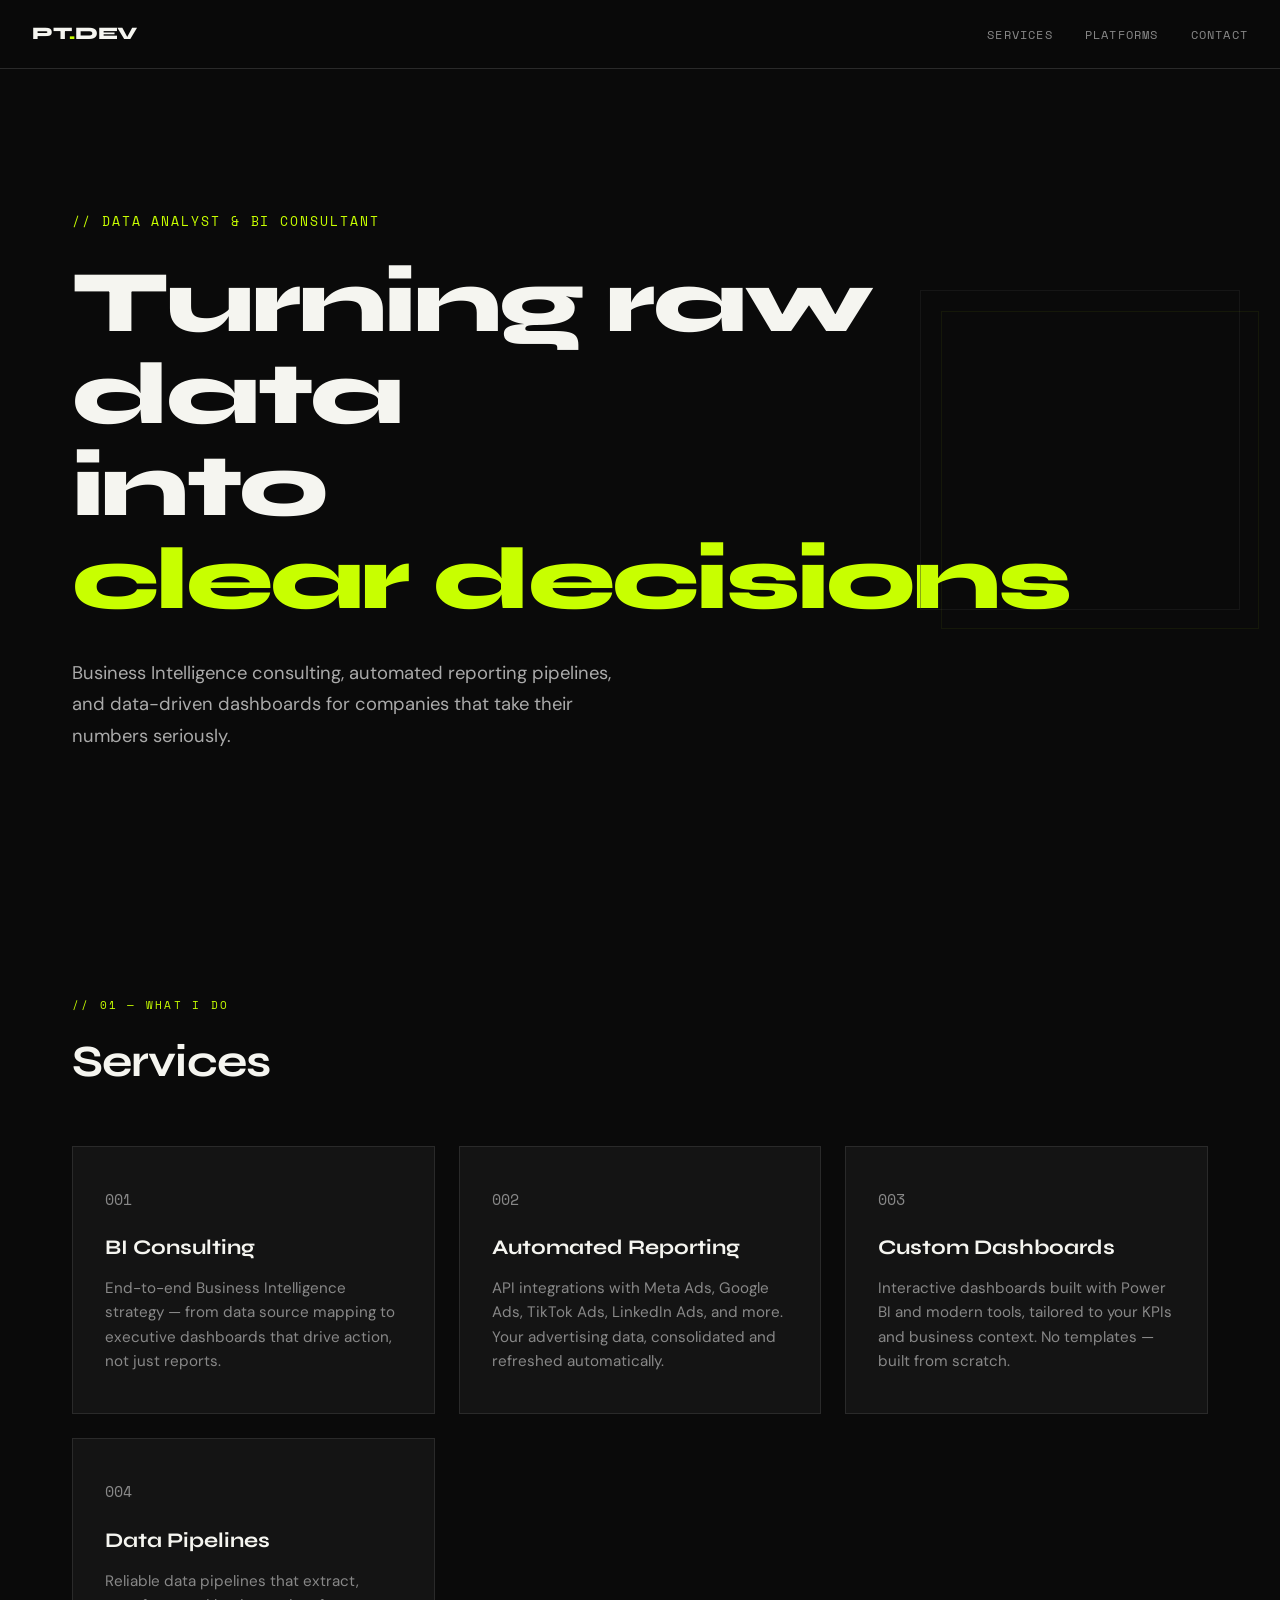
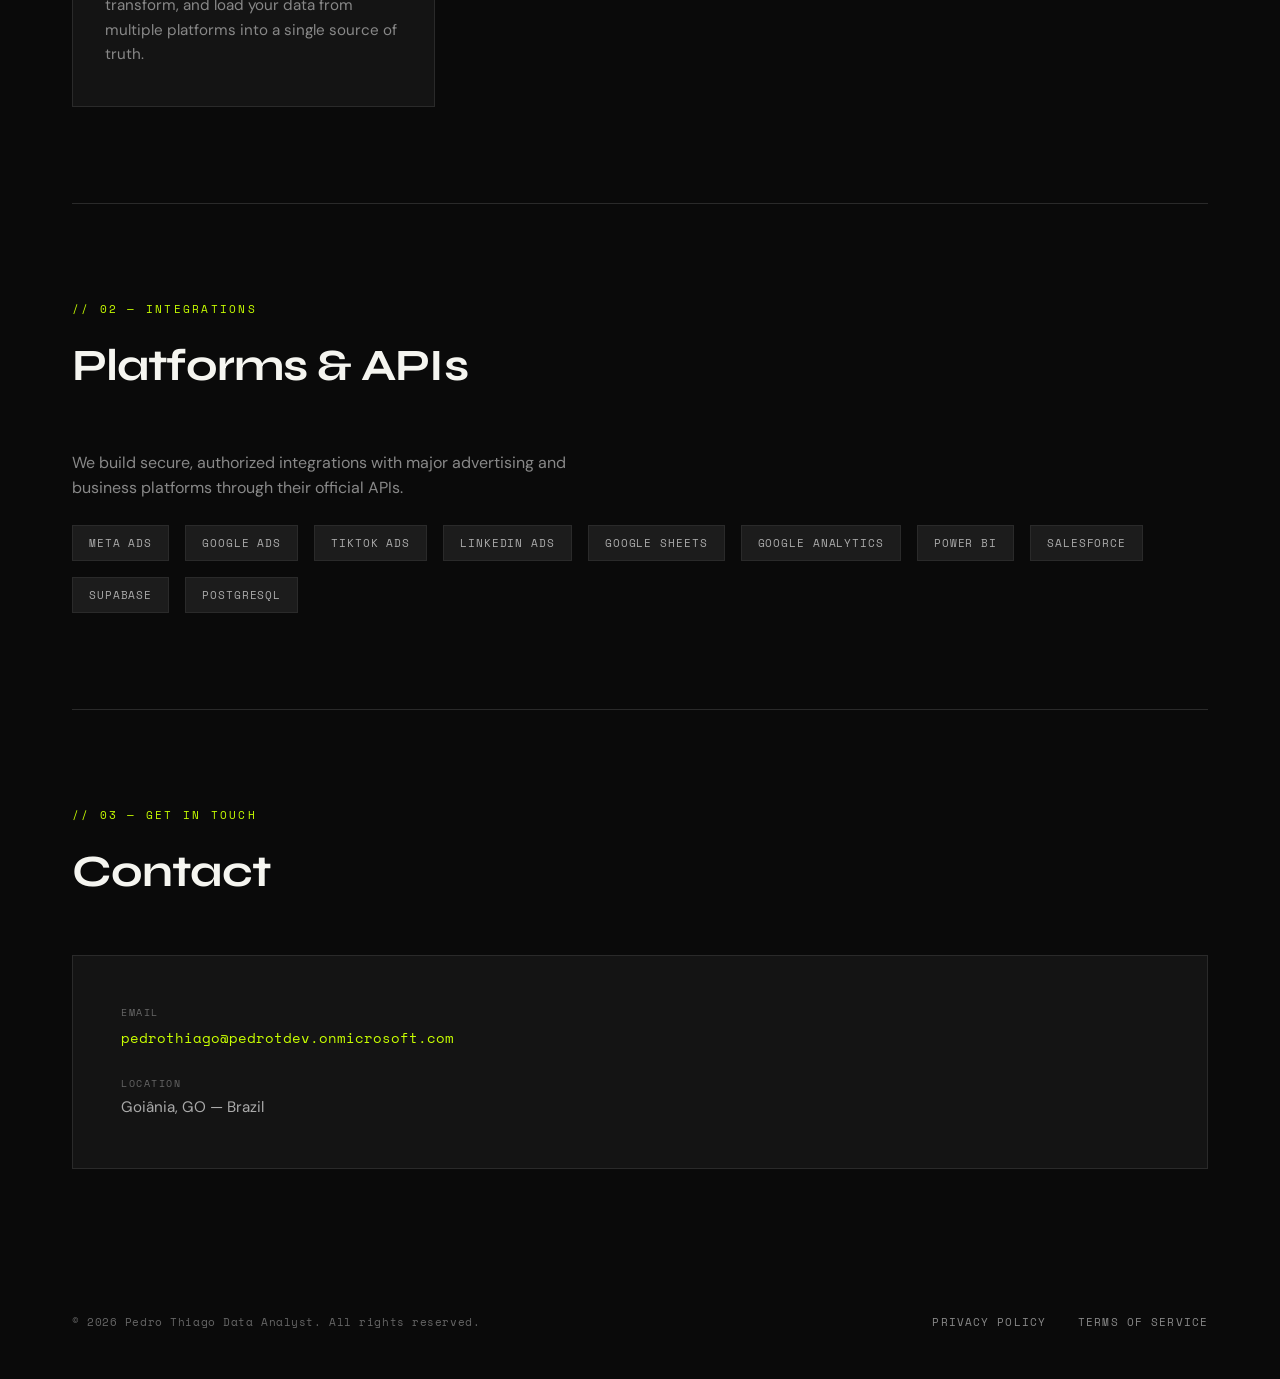
==== index.html @ fce4f211 "first commit: 0.1 version of my personal site" ====
<!DOCTYPE html>
<html lang="en">
<head>
  <meta charset="UTF-8">
  <meta name="viewport" content="width=device-width, initial-scale=1.0">
  <title>Pedro Thiago — Data Analyst & BI Consultant</title>
  <link rel="preconnect" href="https://fonts.googleapis.com">
  <link rel="preconnect" href="https://fonts.gstatic.com" crossorigin>
  <link href="https://fonts.googleapis.com/css2?family=Syne:wght@400;500;600;700;800&family=Space+Mono:ital,wght@0,400;0,700;1,400&family=DM+Sans:ital,opsz,wght@0,9..40,300;0,9..40,400;0,9..40,500;0,9..40,600;1,9..40,300;1,9..40,400&display=swap" rel="stylesheet">
  <style>
    :root {
      --black: #0A0A0A;
      --white: #F5F5F0;
      --lime: #C8FF00;
      --lime-dim: #9ABF00;
      --gray-900: #141414;
      --gray-800: #1C1C1C;
      --gray-700: #2A2A2A;
      --gray-500: #666;
      --gray-400: #888;
      --gray-300: #AAA;
      --font-display: 'Syne', sans-serif;
      --font-mono: 'Space Mono', monospace;
      --font-body: 'DM Sans', sans-serif;
    }

    * { margin: 0; padding: 0; box-sizing: border-box; }

    html {
      scroll-behavior: smooth;
      background: var(--black);
      color: var(--white);
    }

    body {
      font-family: var(--font-body);
      font-size: 16px;
      line-height: 1.6;
      background: var(--black);
      overflow-x: hidden;
    }

    ::selection {
      background: var(--lime);
      color: var(--black);
    }

    /* ═══════════════ NAV ═══════════════ */
    nav {
      position: fixed;
      top: 0;
      left: 0;
      right: 0;
      z-index: 1000;
      padding: 1.25rem 2rem;
      display: flex;
      justify-content: space-between;
      align-items: center;
      background: rgba(10, 10, 10, 0.85);
      backdrop-filter: blur(20px);
      border-bottom: 1px solid var(--gray-700);
    }

    .nav-logo {
      font-family: var(--font-display);
      font-weight: 800;
      font-size: 1.1rem;
      letter-spacing: -0.02em;
      color: var(--white);
      text-decoration: none;
    }

    .nav-logo span {
      color: var(--lime);
    }

    .nav-links {
      display: flex;
      gap: 2rem;
      list-style: none;
    }

    .nav-links a {
      font-family: var(--font-mono);
      font-size: 0.75rem;
      text-transform: uppercase;
      letter-spacing: 0.1em;
      color: var(--gray-400);
      text-decoration: none;
      transition: color 0.3s;
    }

    .nav-links a:hover {
      color: var(--lime);
    }

    /* ═══════════════ HERO ═══════════════ */
    .hero {
      min-height: 100vh;
      display: flex;
      flex-direction: column;
      justify-content: center;
      padding: 8rem 2rem 4rem;
      max-width: 1200px;
      margin: 0 auto;
      position: relative;
    }

    .hero-tag {
      font-family: var(--font-mono);
      font-size: 0.8rem;
      color: var(--lime);
      letter-spacing: 0.15em;
      text-transform: uppercase;
      margin-bottom: 1.5rem;
      opacity: 0;
      animation: fadeUp 0.8s ease forwards 0.2s;
    }

    .hero h1 {
      font-family: var(--font-display);
      font-size: clamp(2.8rem, 7vw, 5.5rem);
      font-weight: 800;
      line-height: 1.05;
      letter-spacing: -0.03em;
      margin-bottom: 2rem;
      opacity: 0;
      animation: fadeUp 0.8s ease forwards 0.4s;
    }

    .hero h1 .accent {
      color: var(--lime);
      display: inline-block;
    }

    .hero-desc {
      font-size: 1.15rem;
      color: var(--gray-300);
      max-width: 560px;
      line-height: 1.7;
      opacity: 0;
      animation: fadeUp 0.8s ease forwards 0.6s;
    }

    .hero-grid-decoration {
      position: absolute;
      right: 0;
      top: 50%;
      transform: translateY(-50%);
      width: 320px;
      height: 320px;
      border: 1px solid var(--gray-700);
      opacity: 0.4;
    }

    .hero-grid-decoration::before {
      content: '';
      position: absolute;
      top: 20px;
      left: 20px;
      right: -20px;
      bottom: -20px;
      border: 1px solid var(--lime);
      opacity: 0.15;
    }

    /* ═══════════════ SECTIONS ═══════════════ */
    section {
      padding: 6rem 2rem;
      max-width: 1200px;
      margin: 0 auto;
    }

    .section-label {
      font-family: var(--font-mono);
      font-size: 0.7rem;
      text-transform: uppercase;
      letter-spacing: 0.2em;
      color: var(--lime);
      margin-bottom: 0.75rem;
    }

    .section-title {
      font-family: var(--font-display);
      font-size: clamp(1.8rem, 4vw, 2.8rem);
      font-weight: 700;
      letter-spacing: -0.02em;
      margin-bottom: 3rem;
    }

    /* ═══════════════ SERVICES ═══════════════ */
    .services-grid {
      display: grid;
      grid-template-columns: repeat(auto-fit, minmax(300px, 1fr));
      gap: 1.5rem;
    }

    .service-card {
      background: var(--gray-900);
      border: 1px solid var(--gray-700);
      padding: 2.5rem 2rem;
      transition: all 0.4s ease;
      position: relative;
      overflow: hidden;
    }

    .service-card::before {
      content: '';
      position: absolute;
      top: 0;
      left: 0;
      width: 100%;
      height: 2px;
      background: var(--lime);
      transform: scaleX(0);
      transform-origin: left;
      transition: transform 0.4s ease;
    }

    .service-card:hover::before {
      transform: scaleX(1);
    }

    .service-card:hover {
      border-color: var(--gray-500);
      transform: translateY(-4px);
    }

    .service-number {
      font-family: var(--font-mono);
      font-size: 0.7rem;
      color: var(--lime-dim);
      margin-bottom: 1.25rem;
    }

    .service-card h3 {
      font-family: var(--font-display);
      font-size: 1.3rem;
      font-weight: 700;
      margin-bottom: 0.75rem;
    }

    .service-card p {
      color: var(--gray-400);
      font-size: 0.95rem;
      line-height: 1.6;
    }

    /* ═══════════════ PLATFORMS ═══════════════ */
    .platforms {
      display: flex;
      flex-wrap: wrap;
      gap: 1rem;
      margin-top: 1rem;
    }

    .platform-tag {
      font-family: var(--font-mono);
      font-size: 0.7rem;
      text-transform: uppercase;
      letter-spacing: 0.08em;
      padding: 0.5rem 1rem;
      border: 1px solid var(--gray-700);
      color: var(--gray-300);
      background: var(--gray-800);
      transition: all 0.3s;
    }

    .platform-tag:hover {
      border-color: var(--lime);
      color: var(--lime);
    }

    /* ═══════════════ CONTACT ═══════════════ */
    .contact-block {
      background: var(--gray-900);
      border: 1px solid var(--gray-700);
      padding: 3rem;
      display: flex;
      flex-direction: column;
      gap: 1.5rem;
    }

    .contact-block a {
      color: var(--lime);
      text-decoration: none;
      font-family: var(--font-mono);
      font-size: 0.9rem;
      transition: opacity 0.3s;
    }

    .contact-block a:hover {
      opacity: 0.7;
    }

    .contact-label {
      font-family: var(--font-mono);
      font-size: 0.65rem;
      text-transform: uppercase;
      letter-spacing: 0.15em;
      color: var(--gray-500);
      margin-bottom: 0.25rem;
    }

    /* ═══════════════ DIVIDER ═══════════════ */
    .divider {
      max-width: 1200px;
      margin: 0 auto;
      padding: 0 2rem;
    }

    .divider hr {
      border: none;
      border-top: 1px solid var(--gray-700);
    }

    /* ═══════════════ LEGAL PAGES ═══════════════ */
    .legal-page {
      padding: 8rem 2rem 4rem;
      max-width: 800px;
      margin: 0 auto;
      display: none;
    }

    .legal-page.active {
      display: block;
    }

    .legal-page h1 {
      font-family: var(--font-display);
      font-size: 2.2rem;
      font-weight: 700;
      margin-bottom: 0.5rem;
    }

    .legal-page .legal-date {
      font-family: var(--font-mono);
      font-size: 0.75rem;
      color: var(--gray-500);
      margin-bottom: 3rem;
    }

    .legal-page h2 {
      font-family: var(--font-display);
      font-size: 1.3rem;
      font-weight: 600;
      margin-top: 2.5rem;
      margin-bottom: 1rem;
      color: var(--lime);
    }

    .legal-page p {
      color: var(--gray-300);
      margin-bottom: 1rem;
      line-height: 1.75;
    }

    .legal-page ul {
      color: var(--gray-300);
      margin-bottom: 1rem;
      padding-left: 1.5rem;
      line-height: 1.75;
    }

    .legal-page .back-link {
      display: inline-block;
      font-family: var(--font-mono);
      font-size: 0.75rem;
      text-transform: uppercase;
      letter-spacing: 0.1em;
      color: var(--lime);
      text-decoration: none;
      margin-bottom: 2rem;
      transition: opacity 0.3s;
    }

    .legal-page .back-link:hover {
      opacity: 0.7;
    }

    /* ═══════════════ FOOTER ═══════════════ */
    footer {
      padding: 3rem 2rem;
      max-width: 1200px;
      margin: 0 auto;
      display: flex;
      justify-content: space-between;
      align-items: center;
      flex-wrap: wrap;
      gap: 1rem;
    }

    .footer-copy {
      font-family: var(--font-mono);
      font-size: 0.7rem;
      color: var(--gray-500);
      letter-spacing: 0.05em;
    }

    .footer-legal {
      display: flex;
      gap: 2rem;
    }

    .footer-legal a {
      font-family: var(--font-mono);
      font-size: 0.7rem;
      text-transform: uppercase;
      letter-spacing: 0.1em;
      color: var(--gray-400);
      text-decoration: none;
      transition: color 0.3s;
    }

    .footer-legal a:hover {
      color: var(--lime);
    }

    /* ═══════════════ ANIMATIONS ═══════════════ */
    @keyframes fadeUp {
      from { opacity: 0; transform: translateY(30px); }
      to { opacity: 1; transform: translateY(0); }
    }

    /* ═══════════════ RESPONSIVE ═══════════════ */
    @media (max-width: 768px) {
      nav { padding: 1rem; }
      .nav-links { gap: 1rem; }
      .nav-links a { font-size: 0.65rem; }
      .hero { padding: 7rem 1.5rem 3rem; }
      section { padding: 4rem 1.5rem; }
      .hero-grid-decoration { display: none; }
      .contact-block { padding: 2rem; }
      footer { flex-direction: column; text-align: center; }
      .footer-legal { gap: 1.5rem; }
      .legal-page { padding: 6rem 1.5rem 3rem; }
    }

    @media (max-width: 480px) {
      .nav-links { gap: 0.75rem; }
      .services-grid { grid-template-columns: 1fr; }
    }
  </style>
</head>
<body>

  <!-- ═══════════════ NAVIGATION ═══════════════ -->
  <nav>
    <a href="#" class="nav-logo" onclick="showMain(event)">PT<span>.</span>DEV</a>
    <ul class="nav-links">
      <li><a href="#services" onclick="showMain()">Services</a></li>
      <li><a href="#platforms" onclick="showMain()">Platforms</a></li>
      <li><a href="#contact" onclick="showMain()">Contact</a></li>
    </ul>
  </nav>

  <!-- ═══════════════ MAIN CONTENT ═══════════════ -->
  <div id="main-content">

    <!-- HERO -->
    <header class="hero">
      <p class="hero-tag">// Data Analyst & BI Consultant</p>
      <h1>
        Turning raw data<br>
        into <span class="accent">clear decisions</span>
      </h1>
      <p class="hero-desc">
        Business Intelligence consulting, automated reporting pipelines, and data-driven dashboards for companies that take their numbers seriously.
      </p>
      <div class="hero-grid-decoration" aria-hidden="true"></div>
    </header>

    <!-- SERVICES -->
    <section id="services">
      <p class="section-label">// 01 — What I do</p>
      <h2 class="section-title">Services</h2>
      <div class="services-grid">
        <div class="service-card">
          <p class="service-number">001</p>
          <h3>BI Consulting</h3>
          <p>End-to-end Business Intelligence strategy — from data source mapping to executive dashboards that drive action, not just reports.</p>
        </div>
        <div class="service-card">
          <p class="service-number">002</p>
          <h3>Automated Reporting</h3>
          <p>API integrations with Meta Ads, Google Ads, TikTok Ads, LinkedIn Ads, and more. Your advertising data, consolidated and refreshed automatically.</p>
        </div>
        <div class="service-card">
          <p class="service-number">003</p>
          <h3>Custom Dashboards</h3>
          <p>Interactive dashboards built with Power BI and modern tools, tailored to your KPIs and business context. No templates — built from scratch.</p>
        </div>
        <div class="service-card">
          <p class="service-number">004</p>
          <h3>Data Pipelines</h3>
          <p>Reliable data pipelines that extract, transform, and load your data from multiple platforms into a single source of truth.</p>
        </div>
      </div>
    </section>

    <div class="divider"><hr></div>

    <!-- PLATFORMS -->
    <section id="platforms">
      <p class="section-label">// 02 — Integrations</p>
      <h2 class="section-title">Platforms & APIs</h2>
      <p style="color: var(--gray-400); margin-bottom: 1.5rem; max-width: 560px;">
        We build secure, authorized integrations with major advertising and business platforms through their official APIs.
      </p>
      <div class="platforms">
        <span class="platform-tag">Meta Ads</span>
        <span class="platform-tag">Google Ads</span>
        <span class="platform-tag">TikTok Ads</span>
        <span class="platform-tag">LinkedIn Ads</span>
        <span class="platform-tag">Google Sheets</span>
        <span class="platform-tag">Google Analytics</span>
        <span class="platform-tag">Power BI</span>
        <span class="platform-tag">Salesforce</span>
        <span class="platform-tag">Supabase</span>
        <span class="platform-tag">PostgreSQL</span>
      </div>
    </section>

    <div class="divider"><hr></div>

    <!-- CONTACT -->
    <section id="contact">
      <p class="section-label">// 03 — Get in touch</p>
      <h2 class="section-title">Contact</h2>
      <div class="contact-block">
        <div>
          <p class="contact-label">Email</p>
          <a href="mailto:pedrothiago@pedrotdev.onmicrosoft.com">pedrothiago@pedrotdev.onmicrosoft.com</a>
        </div>
        <div>
          <p class="contact-label">Location</p>
          <p style="color: var(--gray-300); font-size: 0.95rem;">Goiânia, GO — Brazil</p>
        </div>
      </div>
    </section>

  </div>

  <!-- ═══════════════ PRIVACY POLICY ═══════════════ -->
  <div id="privacy-policy" class="legal-page">
    <a href="#" class="back-link" onclick="showMain(event)">← Back to Home</a>
    <h1>Privacy Policy</h1>
    <p class="legal-date">Last updated: April 2026</p>

    <h2>1. Introduction</h2>
    <p>Pedro Thiago Data Analyst ("we," "us," or "our") operates data analytics and business intelligence consulting services. This Privacy Policy describes how we collect, use, store, and protect information when you use our services, applications, and integrations, including any tools or software that connect to third-party advertising and business platforms via their official APIs.</p>

    <h2>2. Information We Collect</h2>
    <p>We may collect and process the following types of information:</p>
    <ul>
      <li><strong>Account & Contact Information:</strong> Name, email address, company name, and other contact details you provide when engaging our services.</li>
      <li><strong>Advertising Platform Data:</strong> Campaign performance data, ad metrics, and reporting data retrieved from authorized advertising accounts on platforms such as Meta Ads, Google Ads, TikTok Ads, and LinkedIn Ads, accessed through their official APIs with your explicit authorization.</li>
      <li><strong>Technical Data:</strong> IP address, browser type, device information, and usage data collected automatically when you interact with our applications or websites.</li>
      <li><strong>Authorization Tokens:</strong> OAuth access tokens and refresh tokens used to maintain authorized connections to third-party platforms on your behalf.</li>
    </ul>

    <h2>3. How We Use Your Information</h2>
    <p>We use the information we collect for the following purposes:</p>
    <ul>
      <li>To provide, maintain, and improve our BI consulting and data analytics services.</li>
      <li>To retrieve and consolidate advertising performance data from authorized platforms for reporting and dashboard purposes.</li>
      <li>To communicate with you regarding our services, updates, and support.</li>
      <li>To comply with legal obligations and enforce our terms of service.</li>
    </ul>
    <p>We do not use your data to build user profiles, serve advertisements, or for any purpose beyond the scope of our contracted services.</p>

    <h2>4. Data Sharing & Disclosure</h2>
    <p>We do not sell, rent, or trade your personal information or advertising data to any third parties. We may share data only in the following circumstances:</p>
    <ul>
      <li><strong>With your consent:</strong> When you explicitly authorize us to share data with specific parties.</li>
      <li><strong>Service providers:</strong> With trusted infrastructure providers (such as cloud hosting services) that process data on our behalf under strict confidentiality agreements.</li>
      <li><strong>Legal requirements:</strong> When required by law, regulation, or legal process.</li>
    </ul>

    <h2>5. Third-Party Platform Data</h2>
    <p>When you authorize our applications to access your advertising accounts on platforms such as Meta, Google, TikTok, or LinkedIn, we access only the data scopes you have explicitly authorized. We comply with each platform's developer terms of service, data use policies, and API usage guidelines. You may revoke our access to your accounts at any time through the respective platform's settings.</p>

    <h2>6. Data Security</h2>
    <p>We implement appropriate technical and organizational measures to protect your data, including encryption of data in transit (TLS/SSL), secure storage of authentication tokens, access controls, and regular security reviews. However, no method of electronic transmission or storage is completely secure, and we cannot guarantee absolute security.</p>

    <h2>7. Data Retention</h2>
    <p>We retain your data only for as long as necessary to provide our services or as required by law. Authorization tokens are stored securely and refreshed as needed. When our services are terminated, we will delete your data within 30 days unless retention is required by applicable law.</p>

    <h2>8. Your Rights</h2>
    <p>Depending on your jurisdiction, you may have the following rights regarding your personal data:</p>
    <ul>
      <li>Access, correct, or delete your personal data.</li>
      <li>Withdraw consent for data processing at any time.</li>
      <li>Request a copy of your data in a portable format.</li>
      <li>Object to or restrict certain types of data processing.</li>
    </ul>
    <p>To exercise any of these rights, please contact us at the email address provided in the Contact section.</p>

    <h2>9. Cookies & Tracking</h2>
    <p>Our website may use essential cookies to ensure basic functionality. We do not use tracking cookies, third-party analytics, or advertising pixels on our website.</p>

    <h2>10. Children's Privacy</h2>
    <p>Our services are not directed to individuals under the age of 18. We do not knowingly collect personal information from children.</p>

    <h2>11. Changes to This Policy</h2>
    <p>We may update this Privacy Policy from time to time. Any changes will be posted on this page with an updated "Last updated" date. Continued use of our services after changes constitutes acceptance of the revised policy.</p>

    <h2>12. Contact</h2>
    <p>If you have questions about this Privacy Policy or wish to exercise your data rights, please contact us at:</p>
    <p><strong>Pedro Thiago Data Analyst</strong><br>
    Email: pedrothiago@pedrotdev.onmicrosoft.com<br>
    Location: Goiânia, GO — Brazil</p>
  </div>

  <!-- ═══════════════ TERMS OF SERVICE ═══════════════ -->
  <div id="terms-of-service" class="legal-page">
    <a href="#" class="back-link" onclick="showMain(event)">← Back to Home</a>
    <h1>Terms of Service</h1>
    <p class="legal-date">Last updated: April 2026</p>

    <h2>1. Agreement to Terms</h2>
    <p>By accessing or using our services, applications, or website ("Services"), you agree to be bound by these Terms of Service ("Terms"). If you do not agree with these Terms, do not use our Services.</p>

    <h2>2. Description of Services</h2>
    <p>Pedro Thiago Data Analyst provides business intelligence consulting, data analytics, automated reporting, and software integration services. Our applications may connect to third-party advertising and business platforms (including but not limited to Meta Ads, Google Ads, TikTok Ads, LinkedIn Ads, and Salesforce) through their official APIs to retrieve and consolidate performance data for reporting purposes.</p>

    <h2>3. Authorization & Access</h2>
    <p>To use our integration services, you must authorize our application to access your accounts on supported platforms. By granting authorization, you confirm that:</p>
    <ul>
      <li>You have the right and authority to grant such access.</li>
      <li>You understand the scope of permissions being granted.</li>
      <li>You may revoke access at any time through the respective platform's settings or by contacting us directly.</li>
    </ul>

    <h2>4. Acceptable Use</h2>
    <p>You agree not to:</p>
    <ul>
      <li>Use our Services for any unlawful purpose or in violation of any applicable laws or regulations.</li>
      <li>Attempt to gain unauthorized access to our systems, networks, or data.</li>
      <li>Interfere with or disrupt the integrity or performance of our Services.</li>
      <li>Provide false or misleading information when using our Services.</li>
    </ul>

    <h2>5. Intellectual Property</h2>
    <p>All content, code, designs, dashboards, and reports created by Pedro Thiago Data Analyst remain our intellectual property unless otherwise agreed in writing. Client-specific data and reports are licensed for the client's use as specified in individual service agreements.</p>

    <h2>6. Third-Party Services</h2>
    <p>Our Services integrate with third-party platforms and APIs. We are not responsible for the availability, accuracy, or policies of these third-party services. Your use of third-party platforms is subject to their respective terms of service and privacy policies.</p>

    <h2>7. Data Handling</h2>
    <p>Our handling of your data is governed by our <a href="#" onclick="showPage('privacy-policy', event)" style="color: var(--lime);">Privacy Policy</a>. By using our Services, you acknowledge and agree to the data practices described therein.</p>

    <h2>8. Limitation of Liability</h2>
    <p>To the maximum extent permitted by law, Pedro Thiago Data Analyst shall not be liable for any indirect, incidental, special, consequential, or punitive damages, including but not limited to loss of profits, data, or business opportunities, arising out of or relating to the use of our Services.</p>

    <h2>9. Service Availability</h2>
    <p>We strive to maintain continuous availability of our Services but do not guarantee uninterrupted access. Services may be temporarily unavailable due to maintenance, updates, or circumstances beyond our control, including third-party API changes or outages.</p>

    <h2>10. Termination</h2>
    <p>Either party may terminate the service relationship at any time with reasonable notice. Upon termination, we will cease accessing your data and delete any stored tokens and data within 30 days, unless retention is required by law.</p>

    <h2>11. Modifications</h2>
    <p>We reserve the right to modify these Terms at any time. Changes will be effective when posted on this page. Continued use of our Services after modifications constitutes acceptance of the updated Terms.</p>

    <h2>12. Governing Law</h2>
    <p>These Terms are governed by the laws of the Federative Republic of Brazil. Any disputes arising from these Terms shall be resolved in the courts of Goiânia, State of Goiás, Brazil.</p>

    <h2>13. Contact</h2>
    <p>For questions about these Terms, please contact us at:</p>
    <p><strong>Pedro Thiago Data Analyst</strong><br>
    Email: pedrothiago@pedrotdev.onmicrosoft.com<br>
    Location: Goiânia, GO — Brazil</p>
  </div>

  <!-- ═══════════════ FOOTER ═══════════════ -->
  <footer>
    <p class="footer-copy">© 2026 Pedro Thiago Data Analyst. All rights reserved.</p>
    <div class="footer-legal">
      <a href="#" onclick="showPage('privacy-policy', event)">Privacy Policy</a>
      <a href="#" onclick="showPage('terms-of-service', event)">Terms of Service</a>
    </div>
  </footer>

  <script>
    function showPage(pageId, event) {
      if (event) event.preventDefault();
      document.getElementById('main-content').style.display = 'none';
      document.querySelectorAll('.legal-page').forEach(p => p.classList.remove('active'));
      document.getElementById(pageId).classList.add('active');
      window.scrollTo({ top: 0, behavior: 'smooth' });
    }

    function showMain(event) {
      if (event) event.preventDefault();
      document.getElementById('main-content').style.display = 'block';
      document.querySelectorAll('.legal-page').forEach(p => p.classList.remove('active'));
    }
  </script>

</body>
</html>
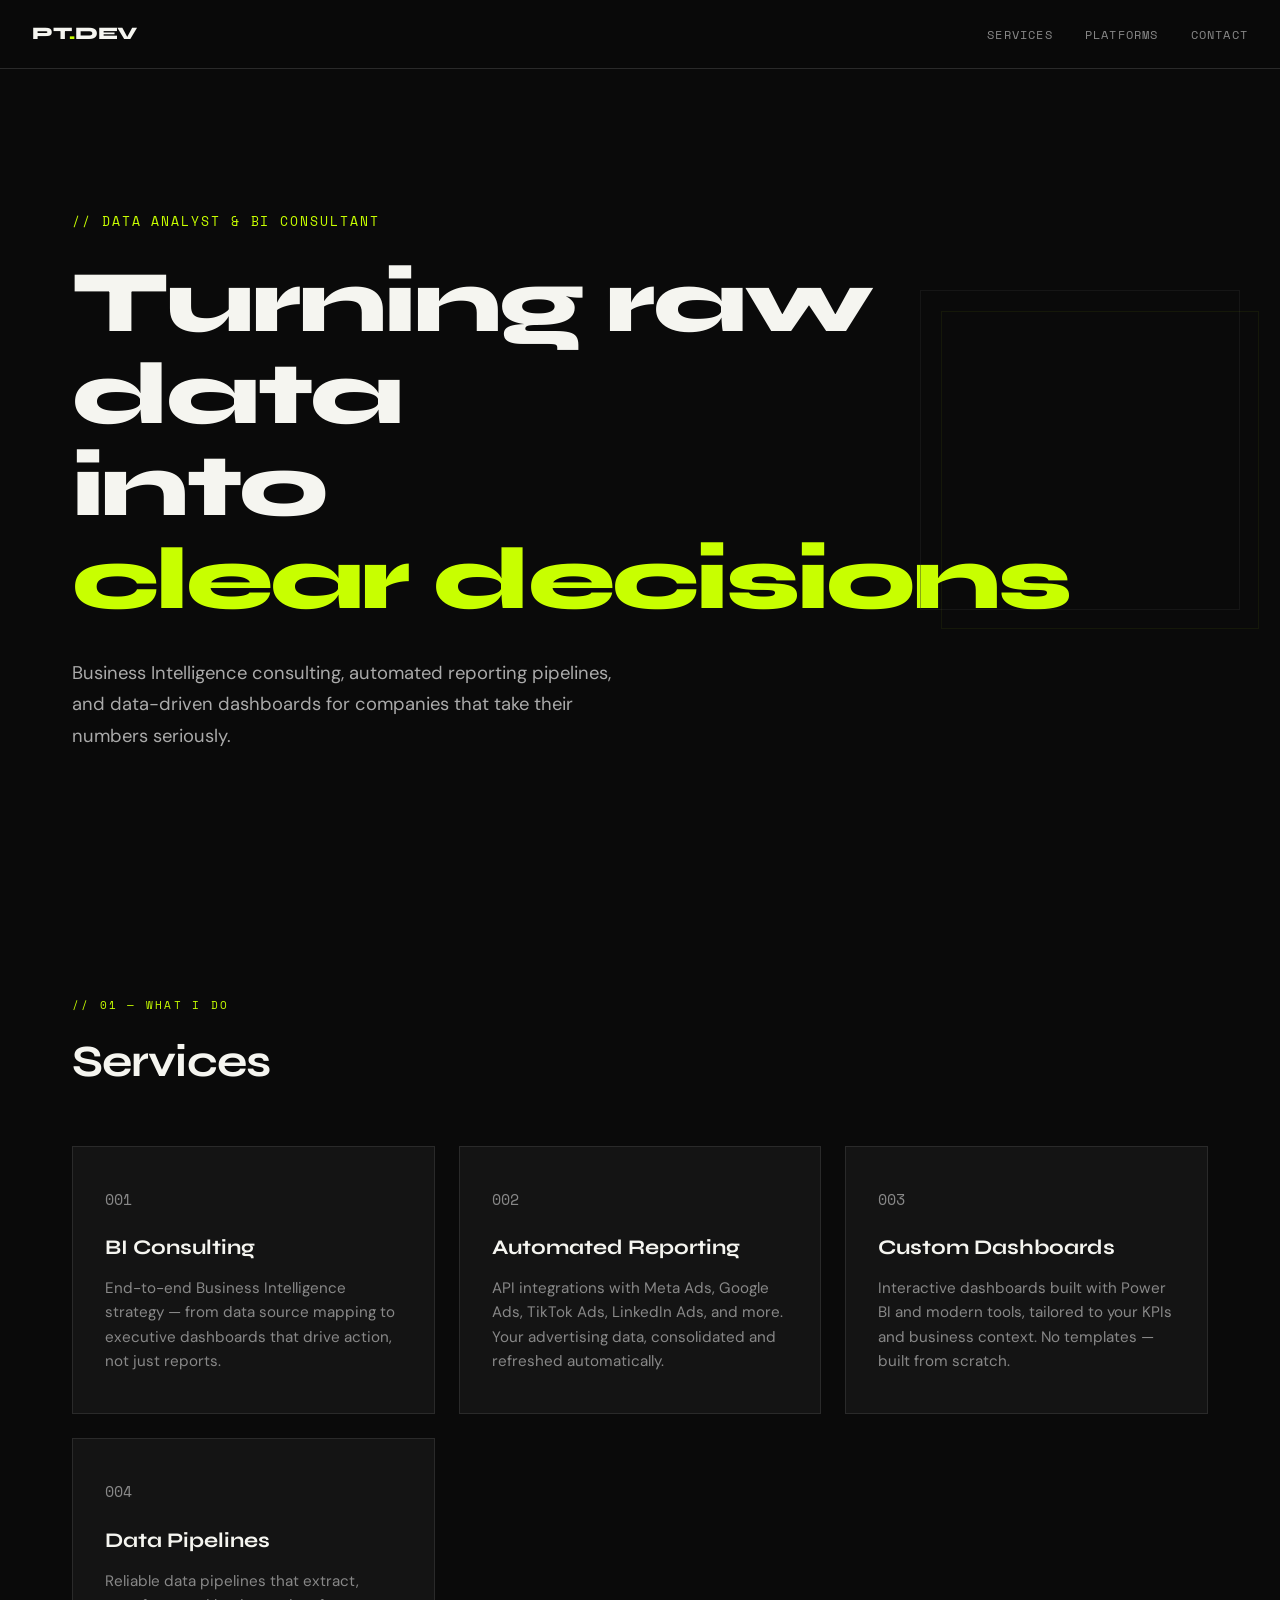
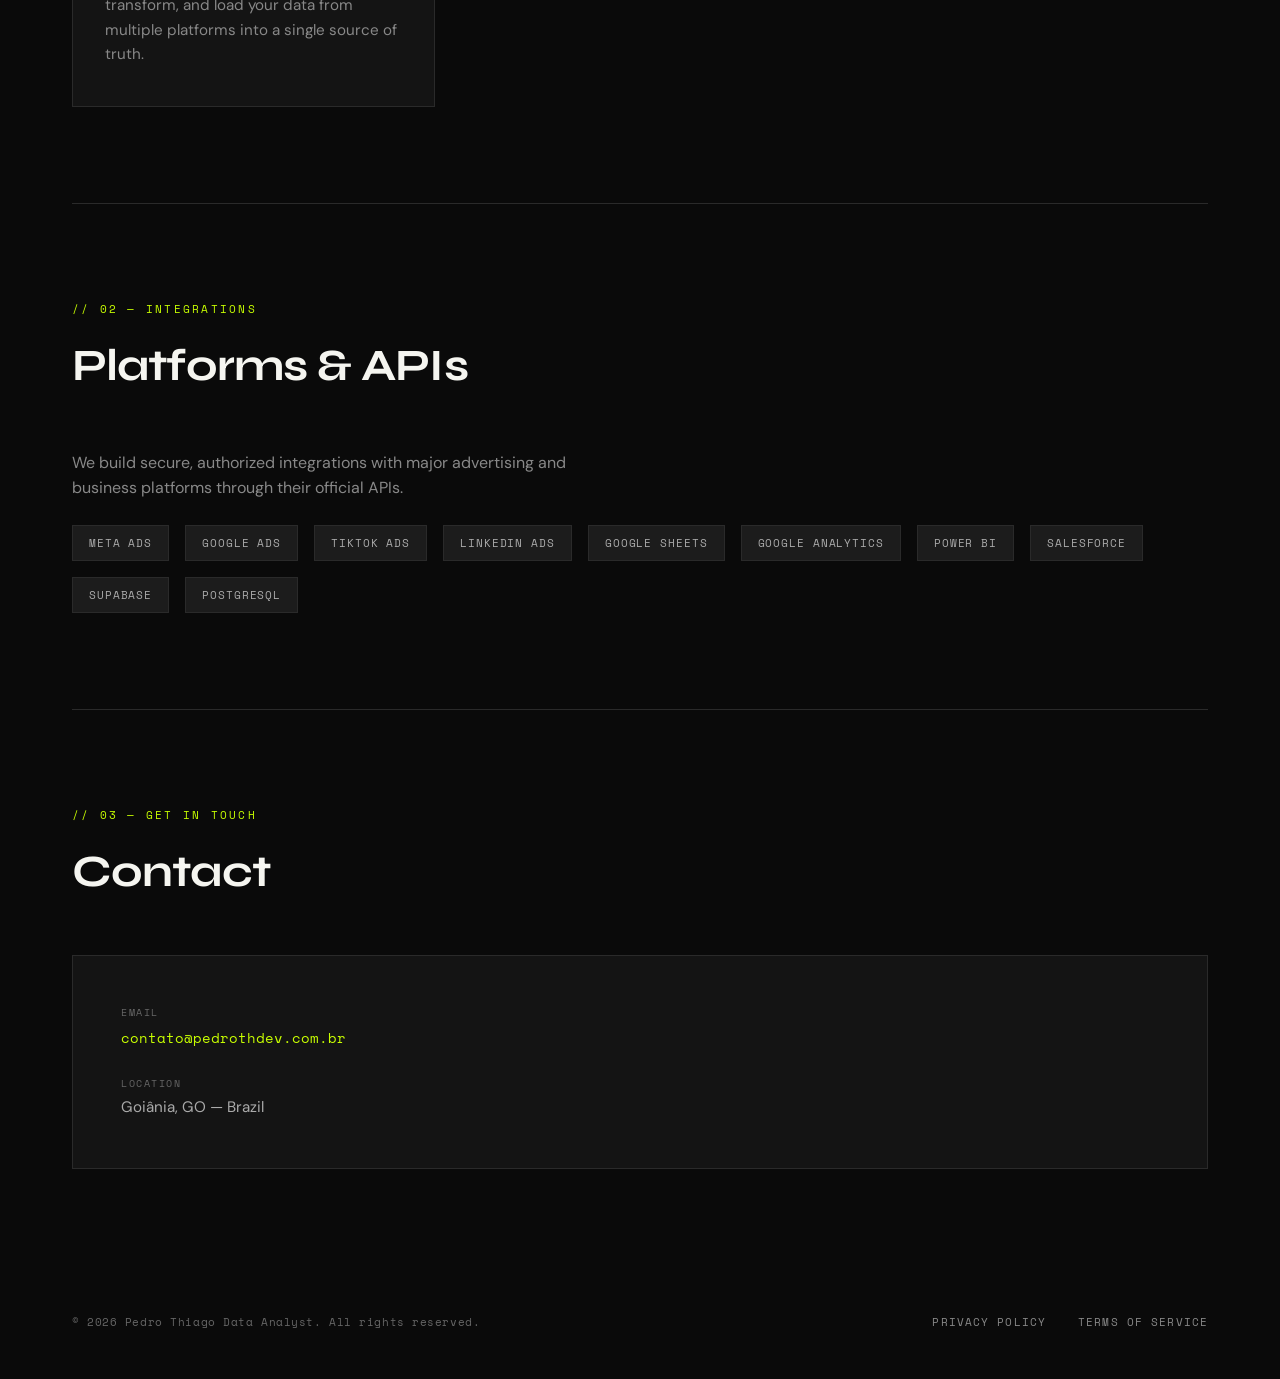
==== commit 016aa8f4: "fix: wrong professional email" ====
--- a/index.html
+++ b/index.html
@@ -530,7 +530,7 @@
       <div class="contact-block">
         <div>
           <p class="contact-label">Email</p>
-          <a href="mailto:pedrothiago@pedrotdev.onmicrosoft.com">pedrothiago@pedrotdev.onmicrosoft.com</a>
+          <a href="mailto:contato@pedrothdev.com.br">contato@pedrothdev.com.br</a>
         </div>
         <div>
           <p class="contact-label">Location</p>
@@ -608,7 +608,7 @@
     <h2>12. Contact</h2>
     <p>If you have questions about this Privacy Policy or wish to exercise your data rights, please contact us at:</p>
     <p><strong>Pedro Thiago Data Analyst</strong><br>
-    Email: pedrothiago@pedrotdev.onmicrosoft.com<br>
+    Email: contato@pedrothdev.com.br<br>
     Location: Goiânia, GO — Brazil</p>
   </div>
 
@@ -668,7 +668,7 @@
     <h2>13. Contact</h2>
     <p>For questions about these Terms, please contact us at:</p>
     <p><strong>Pedro Thiago Data Analyst</strong><br>
-    Email: pedrothiago@pedrotdev.onmicrosoft.com<br>
+    Email: contato@pedrothdev.com.br<br>
     Location: Goiânia, GO — Brazil</p>
   </div>
 
